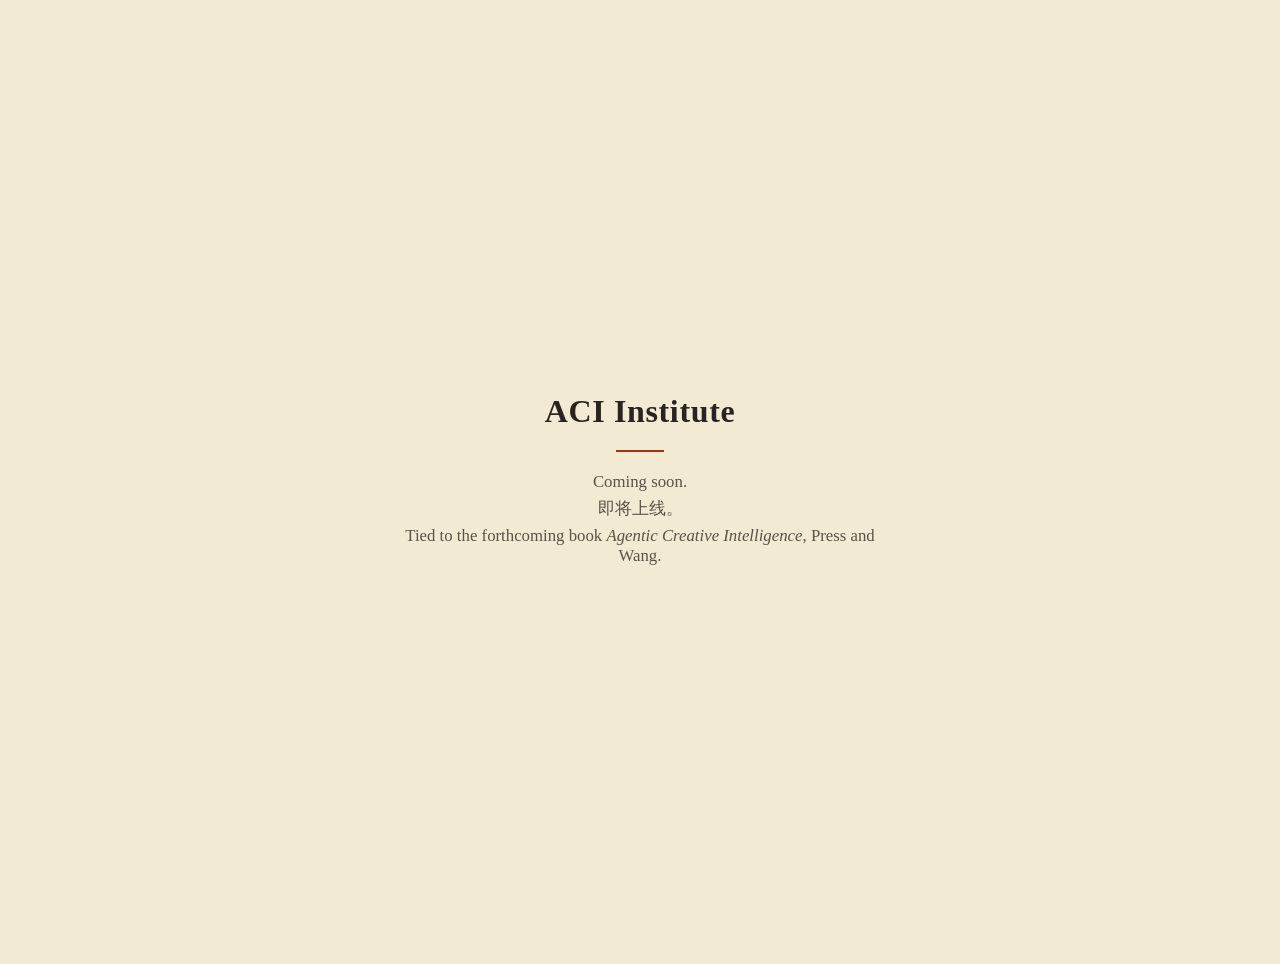
==== index.html @ 3653c9f3 "Add CNAME, .nojekyll, and placeholder index.html for Pages setup" ====
<!DOCTYPE html>
<html lang="en">
<head>
  <meta charset="utf-8">
  <meta name="viewport" content="width=device-width, initial-scale=1">
  <title>ACI Institute</title>
  <meta name="robots" content="noindex">
  <style>
    :root { color-scheme: light; }
    html, body { height: 100%; margin: 0; }
    body {
      display: flex; align-items: center; justify-content: center;
      background: #F3EAD3; color: #2A2420;
      font-family: Georgia, "Times New Roman", serif;
      text-align: center; padding: 2rem;
    }
    .wrap { max-width: 32rem; }
    h1 { font-size: 2rem; font-weight: 600; letter-spacing: 0.02em; margin: 0 0 0.75rem; }
    .rule { width: 3rem; height: 2px; background: #9A3412; margin: 1.25rem auto; border: 0; }
    p { margin: 0.35rem 0; font-size: 1.05rem; color: #5B5147; }
    .cn { font-family: "PingFang SC", "Noto Sans SC", sans-serif; }
  </style>
</head>
<body>
  <main class="wrap">
    <h1>ACI Institute</h1>
    <hr class="rule">
    <p>Coming soon.</p>
    <p class="cn">即将上线。</p>
    <p>Tied to the forthcoming book <em>Agentic Creative Intelligence</em>, Press and Wang.</p>
  </main>
</body>
</html>
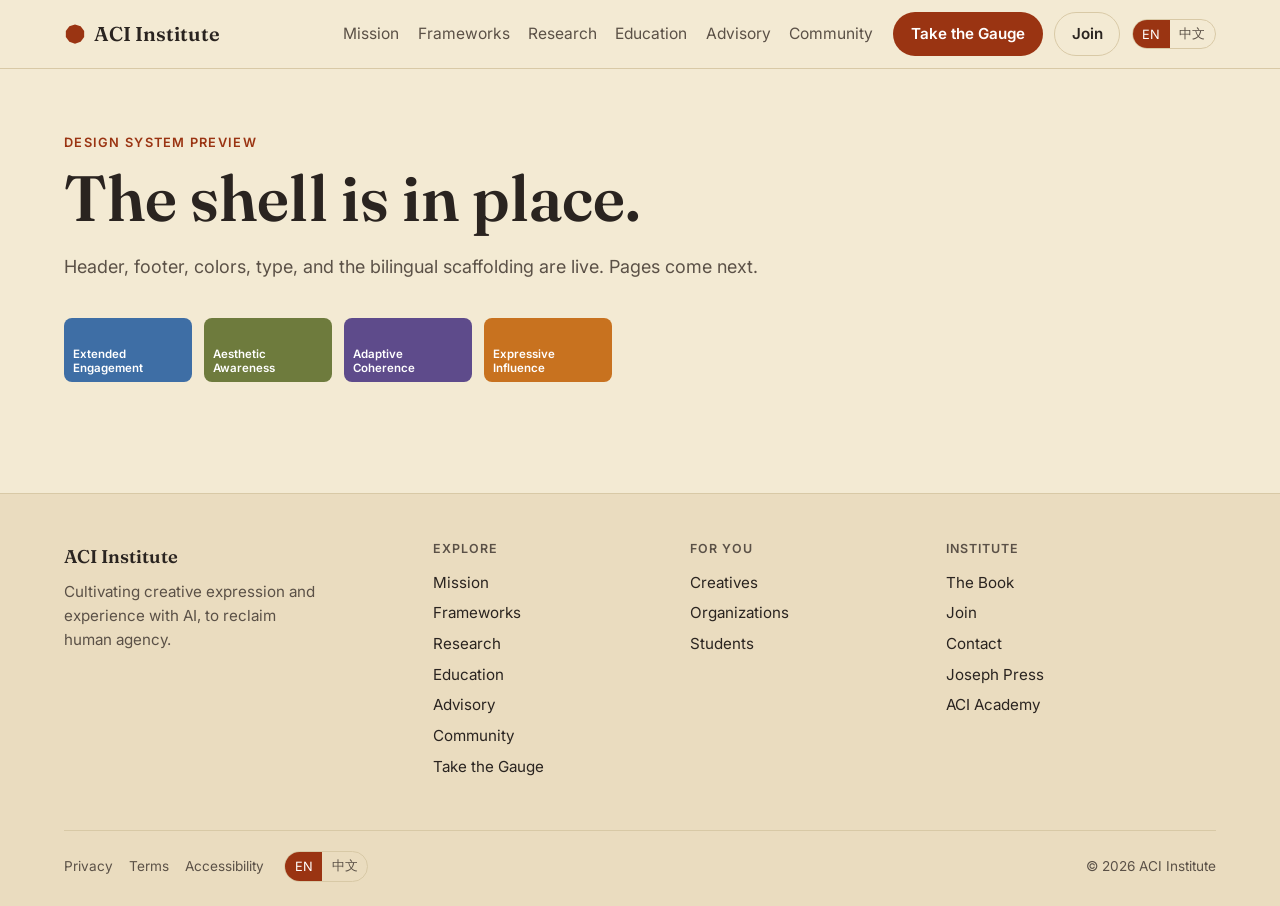
==== commit f6a0a427: "kkk" ====
--- a/index.html
+++ b/index.html
@@ -5,29 +5,25 @@
   <meta name="viewport" content="width=device-width, initial-scale=1">
   <title>ACI Institute</title>
   <meta name="robots" content="noindex">
-  <style>
-    :root { color-scheme: light; }
-    html, body { height: 100%; margin: 0; }
-    body {
-      display: flex; align-items: center; justify-content: center;
-      background: #F3EAD3; color: #2A2420;
-      font-family: Georgia, "Times New Roman", serif;
-      text-align: center; padding: 2rem;
-    }
-    .wrap { max-width: 32rem; }
-    h1 { font-size: 2rem; font-weight: 600; letter-spacing: 0.02em; margin: 0 0 0.75rem; }
-    .rule { width: 3rem; height: 2px; background: #9A3412; margin: 1.25rem auto; border: 0; }
-    p { margin: 0.35rem 0; font-size: 1.05rem; color: #5B5147; }
-    .cn { font-family: "PingFang SC", "Noto Sans SC", sans-serif; }
-  </style>
+  <link rel="preconnect" href="https://fonts.googleapis.com">
+  <link rel="preconnect" href="https://fonts.gstatic.com" crossorigin>
+  <link rel="stylesheet" href="https://fonts.googleapis.com/css2?family=Fraunces:opsz,wght@9..144,400;9..144,600&family=Inter:wght@400;500;600&family=IBM+Plex+Mono&display=swap">
+  <link rel="stylesheet" href="/assets/css/main.css">
 </head>
 <body>
-  <main class="wrap">
-    <h1>ACI Institute</h1>
-    <hr class="rule">
-    <p>Coming soon.</p>
-    <p class="cn">即将上线。</p>
-    <p>Tied to the forthcoming book <em>Agentic Creative Intelligence</em>, Press and Wang.</p>
+  <main id="main" class="wrap shell-preview">
+    <p class="eyebrow" data-i18n="preview.eyebrow">Design system preview</p>
+    <h1 class="display" data-i18n="preview.title">The shell is in place.</h1>
+    <p class="lead" data-i18n="preview.body">Header, footer, colors, type, and the bilingual scaffolding are live. Pages come next.</p>
+    <div class="swatches" aria-hidden="true">
+      <span class="swatch ee">Extended Engagement</span>
+      <span class="swatch aa">Aesthetic Awareness</span>
+      <span class="swatch ac">Adaptive Coherence</span>
+      <span class="swatch ei">Expressive Influence</span>
+    </div>
   </main>
+
+  <script src="/assets/js/i18n.js"></script>
+  <script src="/assets/js/shell.js"></script>
 </body>
 </html>
--- a/assets/css/main.css
+++ b/assets/css/main.css
@@ -0,0 +1,217 @@
+/* ==========================================================================
+   ACI Institute, design system and shell
+   Single source of truth for color, type, and the shared header and footer.
+   Values fixed in the design brief, Sections 3.1 and 3.2.
+   ========================================================================== */
+
+:root {
+  /* Foundation */
+  --parchment: #F3EAD3;
+  --parchment-deep: #EADCBF;
+  --ink: #2A2420;
+  --ink-soft: #5B5147;
+  --line: #D8C9A6;
+
+  /* Brand (Manus, the Design Object center of Figure 5.3) */
+  --manus: #9A3412;
+  --manus-bright: #B4512A;
+
+  /* The four creative capabilities (fixed, from Figure 5.3) */
+  --ee-blue: #3E6EA5;   /* Extended Engagement  / World Models */
+  --aa-olive: #6E7B3D;  /* Aesthetic Awareness  / Large Language Models */
+  --ac-purple: #5E4B8B; /* Adaptive Coherence   / Causal Models */
+  --ei-orange: #C8721F; /* Expressive Influence / Diffusion Models */
+
+  /* Type families */
+  --font-display: "Fraunces", Georgia, "Times New Roman", serif;
+  --font-body: "Inter", system-ui, -apple-system, "Segoe UI", Roboto, sans-serif;
+  --font-mono: "IBM Plex Mono", ui-monospace, "SF Mono", Menlo, monospace;
+  --font-cjk: "PingFang SC", "Microsoft YaHei", "Noto Sans SC", sans-serif;
+
+  /* Type scale (~1.25 ratio) */
+  --fs-display: clamp(2.5rem, 5vw, 4rem);
+  --fs-h1: clamp(2rem, 3.5vw, 2.5rem);
+  --fs-h2: 1.75rem;
+  --fs-h3: 1.375rem;
+  --fs-body: 1.125rem;
+  --fs-small: 0.9375rem;
+
+  /* Layout */
+  --maxw: 1200px;
+  --measure: 68ch;
+  --radius: 10px;
+  --header-h: 68px;
+}
+
+/* Chinese pages swap to a CJK stack so CN reads as designed, not defaulted. */
+html[lang^="zh"] {
+  --font-body: "PingFang SC", "Microsoft YaHei", "Noto Sans SC", sans-serif;
+  --font-display: "Songti SC", "STSong", "Noto Serif SC", "PingFang SC", serif;
+}
+
+/* --- Reset and base ------------------------------------------------------ */
+
+*, *::before, *::after { box-sizing: border-box; }
+html { -webkit-text-size-adjust: 100%; }
+body {
+  margin: 0;
+  background: var(--parchment);
+  color: var(--ink);
+  font-family: var(--font-body);
+  font-size: var(--fs-body);
+  line-height: 1.6;
+  -webkit-font-smoothing: antialiased;
+}
+h1, h2, h3 { font-family: var(--font-display); line-height: 1.15; font-weight: 600; }
+a { color: var(--manus); }
+img { max-width: 100%; height: auto; }
+
+.wrap { max-width: var(--maxw); margin-inline: auto; padding-inline: 1.5rem; }
+
+.skip-link {
+  position: absolute; left: 0.5rem; top: -3rem;
+  background: var(--manus); color: #fff; padding: 0.5rem 0.9rem;
+  border-radius: 8px; text-decoration: none; z-index: 100;
+  transition: top 0.15s ease;
+}
+.skip-link:focus { top: 0.5rem; }
+
+:where(a, button, [tabindex]):focus-visible {
+  outline: 2px solid var(--manus);
+  outline-offset: 2px;
+  border-radius: 4px;
+}
+
+/* --- Buttons ------------------------------------------------------------- */
+
+.btn {
+  display: inline-flex; align-items: center; justify-content: center;
+  padding: 0.55rem 1.05rem; border-radius: 999px;
+  font-family: var(--font-body); font-weight: 600; font-size: 0.95rem;
+  text-decoration: none; border: 1px solid transparent; cursor: pointer;
+  transition: background 0.15s ease, color 0.15s ease, border-color 0.15s ease;
+}
+.btn-primary { background: var(--manus); color: #fff; }
+.btn-primary:hover { background: var(--manus-bright); }
+.btn-quiet { background: transparent; color: var(--ink); border-color: var(--line); }
+.btn-quiet:hover { color: var(--manus); border-color: var(--manus); }
+
+/* --- Header -------------------------------------------------------------- */
+
+.site-header {
+  position: sticky; top: 0; z-index: 20;
+  background: color-mix(in srgb, var(--parchment) 88%, transparent);
+  backdrop-filter: saturate(1.1) blur(8px);
+  border-bottom: 1px solid var(--line);
+}
+.header-inner {
+  display: flex; align-items: center; gap: 1.25rem;
+  min-height: var(--header-h);
+}
+.brand {
+  display: inline-flex; align-items: center; gap: 0.5rem;
+  text-decoration: none; color: var(--ink);
+  font-family: var(--font-display); font-weight: 600; font-size: 1.25rem;
+  white-space: nowrap;
+}
+.brand-mark { display: inline-flex; }
+.site-nav { display: flex; gap: 1.15rem; margin-left: auto; }
+.site-nav a {
+  color: var(--ink-soft); text-decoration: none; font-size: 0.975rem;
+}
+.site-nav a:hover { color: var(--manus); }
+.header-actions { display: flex; align-items: center; gap: 0.7rem; }
+
+.lang-switch {
+  display: inline-flex; border: 1px solid var(--line);
+  border-radius: 999px; overflow: hidden;
+}
+.lang-switch button {
+  border: 0; background: transparent; cursor: pointer;
+  padding: 0.35rem 0.6rem; font-family: var(--font-body);
+  font-size: 0.8rem; color: var(--ink-soft);
+}
+.lang-switch button[aria-pressed="true"] { background: var(--manus); color: #fff; }
+
+.nav-toggle {
+  display: none; margin-left: auto;
+  background: transparent; border: 1px solid var(--line); border-radius: 8px;
+  font-size: 1.1rem; line-height: 1; padding: 0.4rem 0.6rem;
+  color: var(--ink); cursor: pointer;
+}
+
+/* --- Footer -------------------------------------------------------------- */
+
+.site-footer {
+  background: var(--parchment-deep);
+  border-top: 1px solid var(--line);
+  margin-top: 4rem;
+}
+.footer-inner {
+  display: grid; grid-template-columns: 1.5fr 1fr 1fr 1.2fr; gap: 2rem;
+  padding-block: 3rem 1.5rem;
+}
+.footer-brand .brand-name { font-family: var(--font-display); font-size: 1.15rem; font-weight: 600; }
+.footer-tagline { color: var(--ink-soft); font-size: 0.95rem; max-width: 26ch; margin: 0.5rem 0 0; }
+.footer-col h2 {
+  font-family: var(--font-body); font-size: 0.78rem; font-weight: 600;
+  text-transform: uppercase; letter-spacing: 0.08em; color: var(--ink-soft);
+  margin: 0 0 0.7rem;
+}
+.footer-col a {
+  display: block; color: var(--ink); text-decoration: none;
+  padding: 0.2rem 0; font-size: 0.95rem;
+}
+.footer-col a:hover { color: var(--manus); }
+.footer-meta {
+  grid-column: 1 / -1; display: flex; align-items: center; gap: 1.25rem;
+  flex-wrap: wrap; border-top: 1px solid var(--line);
+  margin-top: 1rem; padding-top: 1.25rem;
+}
+.footer-legal { display: flex; gap: 1rem; }
+.footer-legal a { color: var(--ink-soft); text-decoration: none; font-size: 0.85rem; }
+.footer-legal a:hover { color: var(--manus); }
+.footer-rights { margin: 0 0 0 auto; color: var(--ink-soft); font-size: 0.85rem; }
+
+/* --- Shell preview (temporary, replaced by Home in Step 2) ---------------- */
+
+#main { min-height: 40vh; }
+.shell-preview { padding-block: 4rem 2rem; }
+.eyebrow {
+  text-transform: uppercase; letter-spacing: 0.1em;
+  color: var(--manus); font-size: 0.8rem; font-weight: 600; margin: 0;
+}
+.shell-preview .display { font-size: var(--fs-display); margin: 0.5rem 0 1rem; }
+.shell-preview p.lead { max-width: var(--measure); color: var(--ink-soft); }
+.swatches { display: flex; gap: 0.75rem; margin-top: 2.25rem; flex-wrap: wrap; }
+.swatch {
+  width: 8rem; height: 4rem; border-radius: 8px; color: #fff;
+  display: flex; align-items: flex-end; padding: 0.4rem 0.55rem;
+  font-size: 0.72rem; font-weight: 600; line-height: 1.2;
+}
+.swatch.ee { background: var(--ee-blue); }
+.swatch.aa { background: var(--aa-olive); }
+.swatch.ac { background: var(--ac-purple); }
+.swatch.ei { background: var(--ei-orange); }
+
+/* --- Responsive ---------------------------------------------------------- */
+
+@media (max-width: 900px) {
+  .nav-toggle { display: inline-flex; order: 3; }
+  .site-nav {
+    order: 4; margin-left: 0; flex-basis: 100%;
+    flex-direction: column; gap: 0.25rem;
+    display: none; padding: 0.5rem 0 0.75rem;
+  }
+  body.nav-open .site-nav { display: flex; }
+  .site-nav a { padding: 0.5rem 0; }
+  .header-inner { flex-wrap: wrap; }
+  .header-actions { margin-left: auto; }
+  .footer-inner { grid-template-columns: 1fr 1fr; }
+  .footer-brand { grid-column: 1 / -1; }
+  .footer-rights { margin-left: 0; flex-basis: 100%; }
+}
+
+@media (prefers-reduced-motion: reduce) {
+  * { transition: none !important; animation: none !important; }
+}
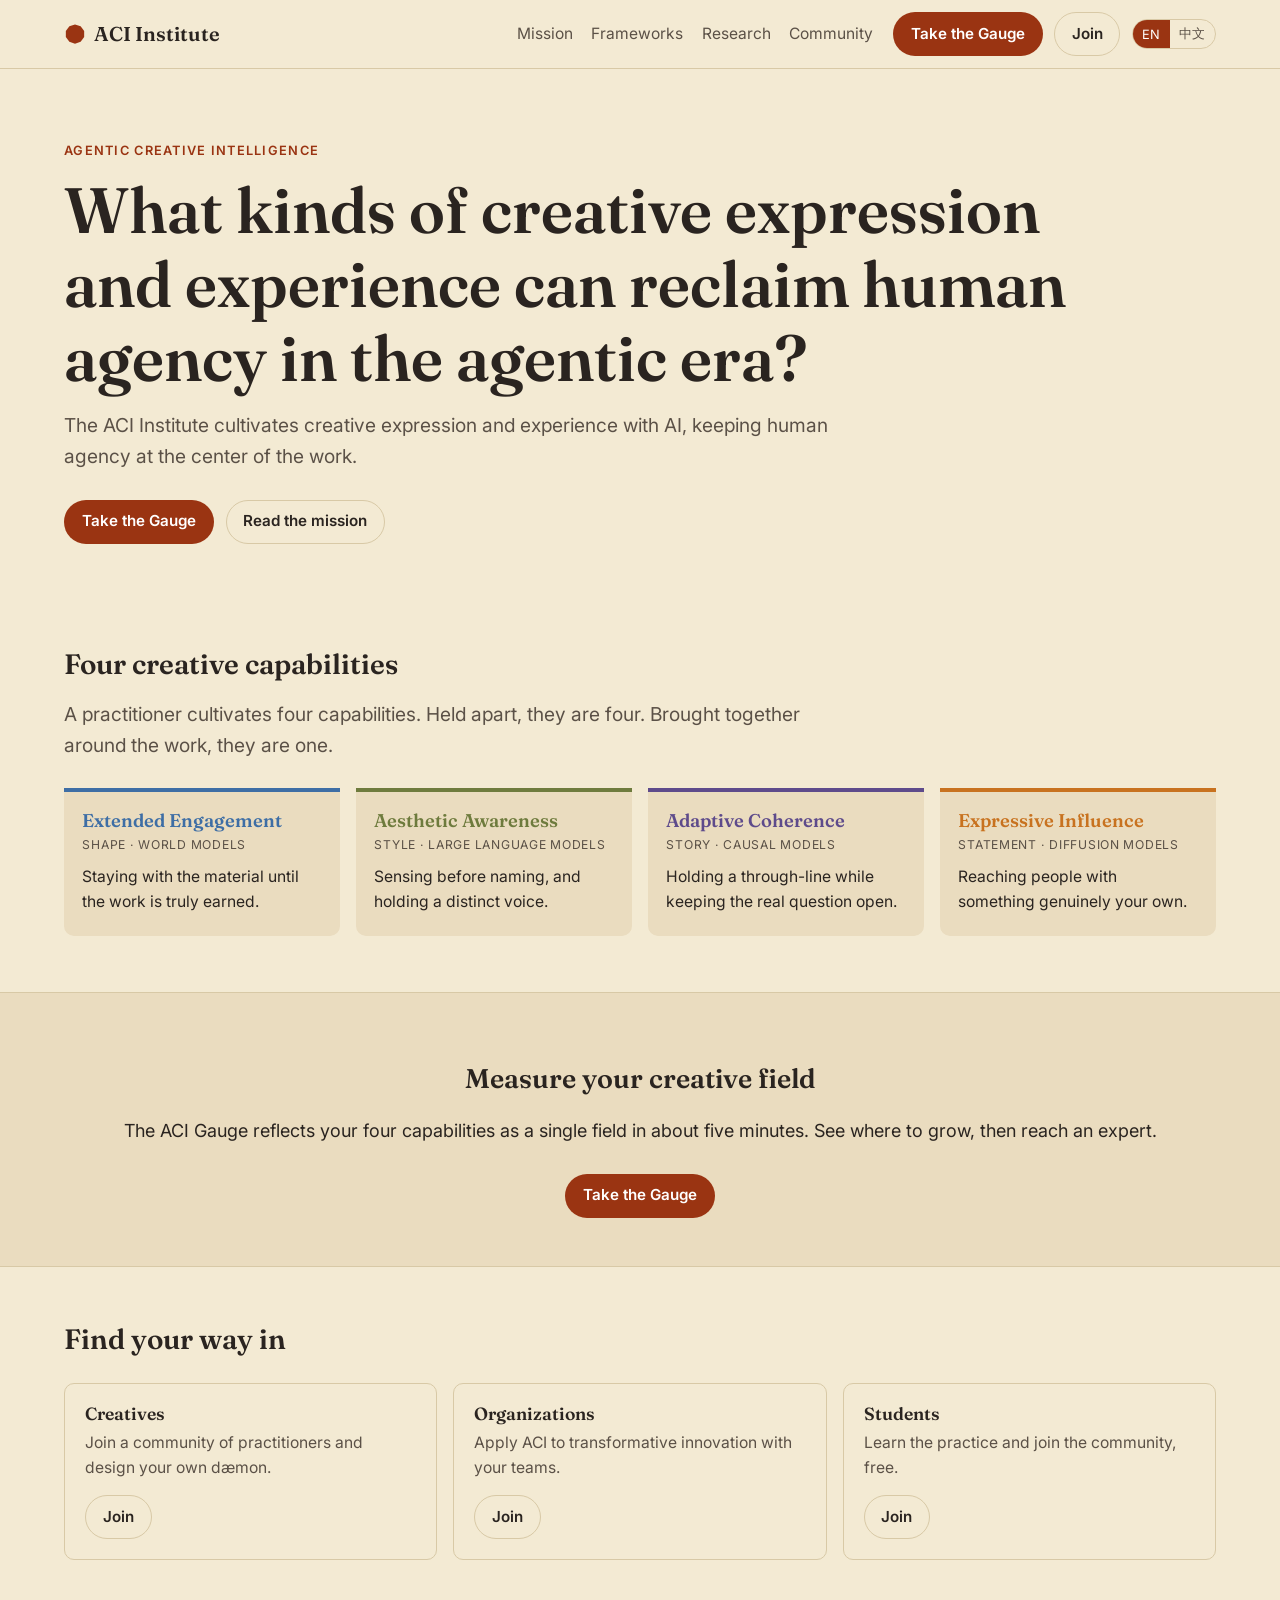
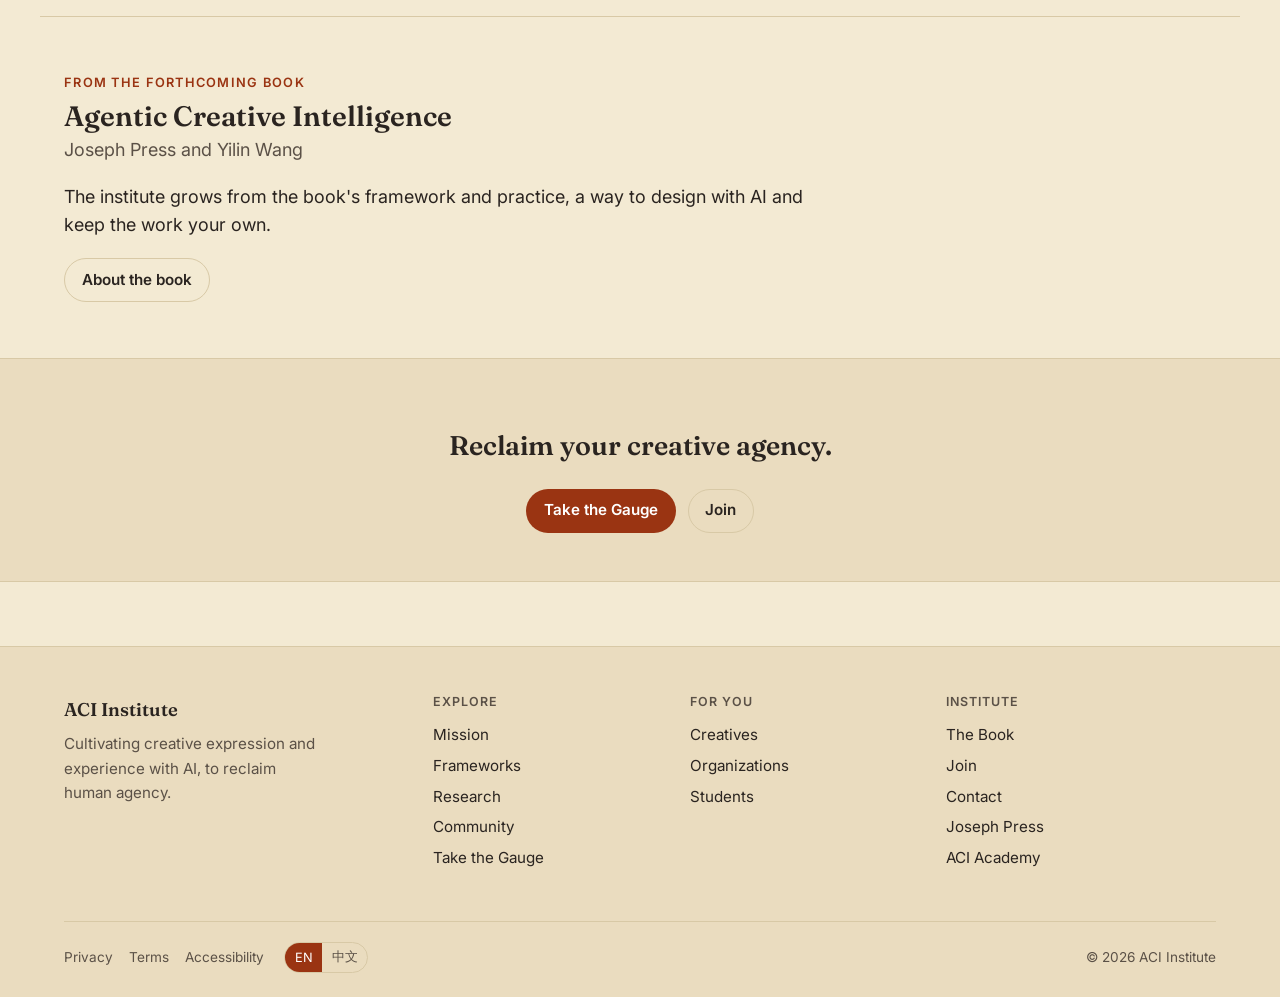
==== commit acca752f: "asd" ====
--- a/index.html
+++ b/index.html
@@ -4,23 +4,120 @@
   <meta charset="utf-8">
   <meta name="viewport" content="width=device-width, initial-scale=1">
   <title>ACI Institute</title>
+  <meta name="description" content="The ACI Institute cultivates creative expression and experience with AI, keeping human agency at the center of the work.">
   <meta name="robots" content="noindex">
+  <link rel="icon" href="/assets/favicon.svg">
+  <script>
+    (function () {
+      try {
+        var l = localStorage.getItem("aci-lang");
+        if (l !== "en" && l !== "zh") {
+          l = (navigator.language || "").toLowerCase().indexOf("zh") === 0 ? "zh" : "en";
+        }
+        document.documentElement.lang = l === "zh" ? "zh-Hans" : "en";
+      } catch (e) {}
+    })();
+  </script>
   <link rel="preconnect" href="https://fonts.googleapis.com">
   <link rel="preconnect" href="https://fonts.gstatic.com" crossorigin>
   <link rel="stylesheet" href="https://fonts.googleapis.com/css2?family=Fraunces:opsz,wght@9..144,400;9..144,600&family=Inter:wght@400;500;600&family=IBM+Plex+Mono&display=swap">
   <link rel="stylesheet" href="/assets/css/main.css">
 </head>
 <body>
-  <main id="main" class="wrap shell-preview">
-    <p class="eyebrow" data-i18n="preview.eyebrow">Design system preview</p>
-    <h1 class="display" data-i18n="preview.title">The shell is in place.</h1>
-    <p class="lead" data-i18n="preview.body">Header, footer, colors, type, and the bilingual scaffolding are live. Pages come next.</p>
-    <div class="swatches" aria-hidden="true">
-      <span class="swatch ee">Extended Engagement</span>
-      <span class="swatch aa">Aesthetic Awareness</span>
-      <span class="swatch ac">Adaptive Coherence</span>
-      <span class="swatch ei">Expressive Influence</span>
-    </div>
+  <main id="main">
+
+    <section class="hero wrap">
+      <p class="eyebrow" data-i18n="home.hero.eyebrow">Agentic Creative Intelligence</p>
+      <h1 class="display" data-i18n="home.hero.title">What kinds of creative expression and experience can reclaim human agency in the agentic era?</h1>
+      <p class="subhead" data-i18n="home.hero.sub">The ACI Institute cultivates creative expression and experience with AI, keeping human agency at the center of the work.</p>
+      <div class="cta-row">
+        <a class="btn btn-primary" href="/gauge/" data-i18n="cta.gauge">Take the Gauge</a>
+        <a class="btn btn-quiet" href="/mission/" data-i18n="cta.mission">Read the mission</a>
+      </div>
+    </section>
+
+    <section class="section wrap">
+      <div class="section-head">
+        <h2 data-i18n="home.caps.title">Four creative capabilities</h2>
+        <p class="lead" data-i18n="home.caps.intro">A practitioner cultivates four capabilities. Held apart, they are four. Brought together around the work, they are one.</p>
+      </div>
+      <div class="cap-grid">
+        <article class="cap-card ee">
+          <h3 data-i18n="cap.ee.name">Extended Engagement</h3>
+          <p class="aspect" data-i18n="cap.ee.aspect">Shape · World Models</p>
+          <p data-i18n="cap.ee.line">Staying with the material until the work is truly earned.</p>
+        </article>
+        <article class="cap-card aa">
+          <h3 data-i18n="cap.aa.name">Aesthetic Awareness</h3>
+          <p class="aspect" data-i18n="cap.aa.aspect">Style · Large Language Models</p>
+          <p data-i18n="cap.aa.line">Sensing before naming, and holding a distinct voice.</p>
+        </article>
+        <article class="cap-card ac">
+          <h3 data-i18n="cap.ac.name">Adaptive Coherence</h3>
+          <p class="aspect" data-i18n="cap.ac.aspect">Story · Causal Models</p>
+          <p data-i18n="cap.ac.line">Holding a through-line while keeping the real question open.</p>
+        </article>
+        <article class="cap-card ei">
+          <h3 data-i18n="cap.ei.name">Expressive Influence</h3>
+          <p class="aspect" data-i18n="cap.ei.aspect">Statement · Diffusion Models</p>
+          <p data-i18n="cap.ei.line">Reaching people with something genuinely your own.</p>
+        </article>
+      </div>
+    </section>
+
+    <section class="band center">
+      <div class="wrap">
+        <h2 data-i18n="home.gauge.title">Measure your creative field</h2>
+        <p class="subhead" data-i18n="home.gauge.sub">The ACI Gauge reflects your four capabilities as a single field in about five minutes. See where to grow, then reach an expert.</p>
+        <div class="cta-row">
+          <a class="btn btn-primary" href="/gauge/" data-i18n="cta.gauge">Take the Gauge</a>
+        </div>
+      </div>
+    </section>
+
+    <section class="section wrap">
+      <div class="section-head">
+        <h2 data-i18n="home.ways.title">Find your way in</h2>
+      </div>
+      <div class="ways-grid">
+        <article class="way-card">
+          <h3 data-i18n="home.way.creatives.title">Creatives</h3>
+          <p data-i18n="home.way.creatives.body">Join a community of practitioners and design your own dæmon.</p>
+          <a class="btn btn-quiet" href="/join/" data-i18n="cta.join">Join</a>
+        </article>
+        <article class="way-card">
+          <h3 data-i18n="home.way.orgs.title">Organizations</h3>
+          <p data-i18n="home.way.orgs.body">Apply ACI to transformative innovation with your teams.</p>
+          <a class="btn btn-quiet" href="/join/" data-i18n="cta.join">Join</a>
+        </article>
+        <article class="way-card">
+          <h3 data-i18n="home.way.students.title">Students</h3>
+          <p data-i18n="home.way.students.body">Learn the practice and join the community, free.</p>
+          <a class="btn btn-quiet" href="/join/" data-i18n="cta.join">Join</a>
+        </article>
+      </div>
+    </section>
+
+    <section class="section wrap">
+      <div class="book-teaser section-head">
+        <p class="eyebrow" data-i18n="home.book.eyebrow">From the forthcoming book</p>
+        <h2 data-i18n="home.book.title">Agentic Creative Intelligence</h2>
+        <p class="authors" data-i18n="home.book.authors">Joseph Press and Yilin Wang</p>
+        <p data-i18n="home.book.body">The institute grows from the book's framework and practice, a way to design with AI and keep the work your own.</p>
+        <a class="btn btn-quiet" href="/book/" data-i18n="cta.book">About the book</a>
+      </div>
+    </section>
+
+    <section class="band center">
+      <div class="wrap">
+        <h2 data-i18n="home.close.title">Reclaim your creative agency.</h2>
+        <div class="cta-row">
+          <a class="btn btn-primary" href="/gauge/" data-i18n="cta.gauge">Take the Gauge</a>
+          <a class="btn btn-quiet" href="/join/" data-i18n="cta.join">Join</a>
+        </div>
+      </div>
+    </section>
+
   </main>
 
   <script src="/assets/js/i18n.js"></script>
--- a/assets/css/main.css
+++ b/assets/css/main.css
@@ -5,6 +5,8 @@
    ========================================================================== */
 
 :root {
+  color-scheme: light;
+
   /* Foundation */
   --parchment: #F3EAD3;
   --parchment-deep: #EADCBF;
@@ -100,7 +102,9 @@
 
 .site-header {
   position: sticky; top: 0; z-index: 20;
+  background: var(--parchment); /* fallback where color-mix is unsupported */
   background: color-mix(in srgb, var(--parchment) 88%, transparent);
+  -webkit-backdrop-filter: saturate(1.1) blur(8px);
   backdrop-filter: saturate(1.1) blur(8px);
   border-bottom: 1px solid var(--line);
 }
@@ -120,6 +124,8 @@
   color: var(--ink-soft); text-decoration: none; font-size: 0.975rem;
 }
 .site-nav a:hover { color: var(--manus); }
+.site-nav a[aria-current="page"] { color: var(--manus); font-weight: 600; }
+.footer-col a[aria-current="page"] { color: var(--manus); }
 .header-actions { display: flex; align-items: center; gap: 0.7rem; }
 
 .lang-switch {
@@ -215,3 +221,74 @@
 @media (prefers-reduced-motion: reduce) {
   * { transition: none !important; animation: none !important; }
 }
+
+/* --- Page sections and components ---------------------------------------- */
+
+.section { padding-block: 3.5rem; }
+.section + .section { border-top: 1px solid var(--line); }
+.section-head { max-width: var(--measure); }
+.section h2 { font-size: var(--fs-h2); margin: 0 0 0.75rem; }
+.lead { font-size: 1.2rem; color: var(--ink-soft); }
+
+/* Hero */
+.hero { padding-block: 4.5rem 3rem; }
+.hero .eyebrow { margin-bottom: 0.75rem; }
+.hero h1 { font-size: var(--fs-display); max-width: 24ch; margin: 0 0 1rem; }
+.hero .subhead { font-size: 1.2rem; color: var(--ink-soft); max-width: var(--measure); margin: 0; }
+.cta-row { display: flex; gap: 0.75rem; flex-wrap: wrap; margin-top: 1.75rem; }
+
+/* Capability cards */
+.cap-grid { display: grid; grid-template-columns: repeat(4, 1fr); gap: 1rem; margin-top: 1.75rem; }
+.cap-card {
+  background: var(--parchment-deep); border-top: 4px solid var(--line);
+  border-radius: 0 0 var(--radius) var(--radius); padding: 1.1rem 1.15rem 1.35rem;
+}
+.cap-card h3 { font-size: 1.15rem; margin: 0 0 0.25rem; }
+.cap-card .aspect {
+  font-size: 0.76rem; text-transform: uppercase; letter-spacing: 0.06em;
+  color: var(--ink-soft); margin: 0 0 0.6rem;
+}
+.cap-card p { margin: 0; font-size: 0.98rem; }
+.cap-card.ee { border-top-color: var(--ee-blue); } .cap-card.ee h3 { color: var(--ee-blue); }
+.cap-card.aa { border-top-color: var(--aa-olive); } .cap-card.aa h3 { color: var(--aa-olive); }
+.cap-card.ac { border-top-color: var(--ac-purple); } .cap-card.ac h3 { color: var(--ac-purple); }
+.cap-card.ei { border-top-color: var(--ei-orange); } .cap-card.ei h3 { color: var(--ei-orange); }
+
+/* Full-width bands */
+.band { background: var(--parchment-deep); border-block: 1px solid var(--line); }
+.band .wrap { padding-block: 3rem; }
+.band.center { text-align: center; }
+.band.center .subhead { margin-inline: auto; }
+.band.center .cta-row { justify-content: center; }
+
+/* Ways in */
+.ways-grid { display: grid; grid-template-columns: repeat(3, 1fr); gap: 1rem; margin-top: 1.75rem; }
+.way-card { border: 1px solid var(--line); border-radius: var(--radius); padding: 1.25rem; }
+.way-card h3 { margin: 0 0 0.4rem; font-size: 1.1rem; }
+.way-card p { margin: 0 0 0.9rem; color: var(--ink-soft); font-size: 0.98rem; }
+
+/* Book teaser */
+.book-teaser .eyebrow { margin: 0 0 0.4rem; }
+.book-teaser h2 { margin: 0 0 0.25rem; }
+.book-teaser .authors { color: var(--ink-soft); margin: 0 0 0.75rem; }
+
+/* Prose (Mission and other reading pages) */
+.prose { max-width: var(--measure); }
+.prose h2 { font-size: var(--fs-h2); margin: 2.25rem 0 0.6rem; }
+.prose h2:first-child { margin-top: 0; }
+.prose p { margin: 0 0 1rem; }
+.cap-def { margin: 1rem 0; padding-left: 1rem; border-left: 3px solid var(--line); }
+.cap-def p { margin: 0; }
+.cap-def b { color: var(--ink); }
+.cap-def.ee { border-left-color: var(--ee-blue); } .cap-def.ee b { color: var(--ee-blue); }
+.cap-def.aa { border-left-color: var(--aa-olive); } .cap-def.aa b { color: var(--aa-olive); }
+.cap-def.ac { border-left-color: var(--ac-purple); } .cap-def.ac b { color: var(--ac-purple); }
+.cap-def.ei { border-left-color: var(--ei-orange); } .cap-def.ei b { color: var(--ei-orange); }
+
+@media (max-width: 900px) {
+  .cap-grid { grid-template-columns: 1fr 1fr; }
+  .ways-grid { grid-template-columns: 1fr; }
+}
+@media (max-width: 560px) {
+  .cap-grid { grid-template-columns: 1fr; }
+}
